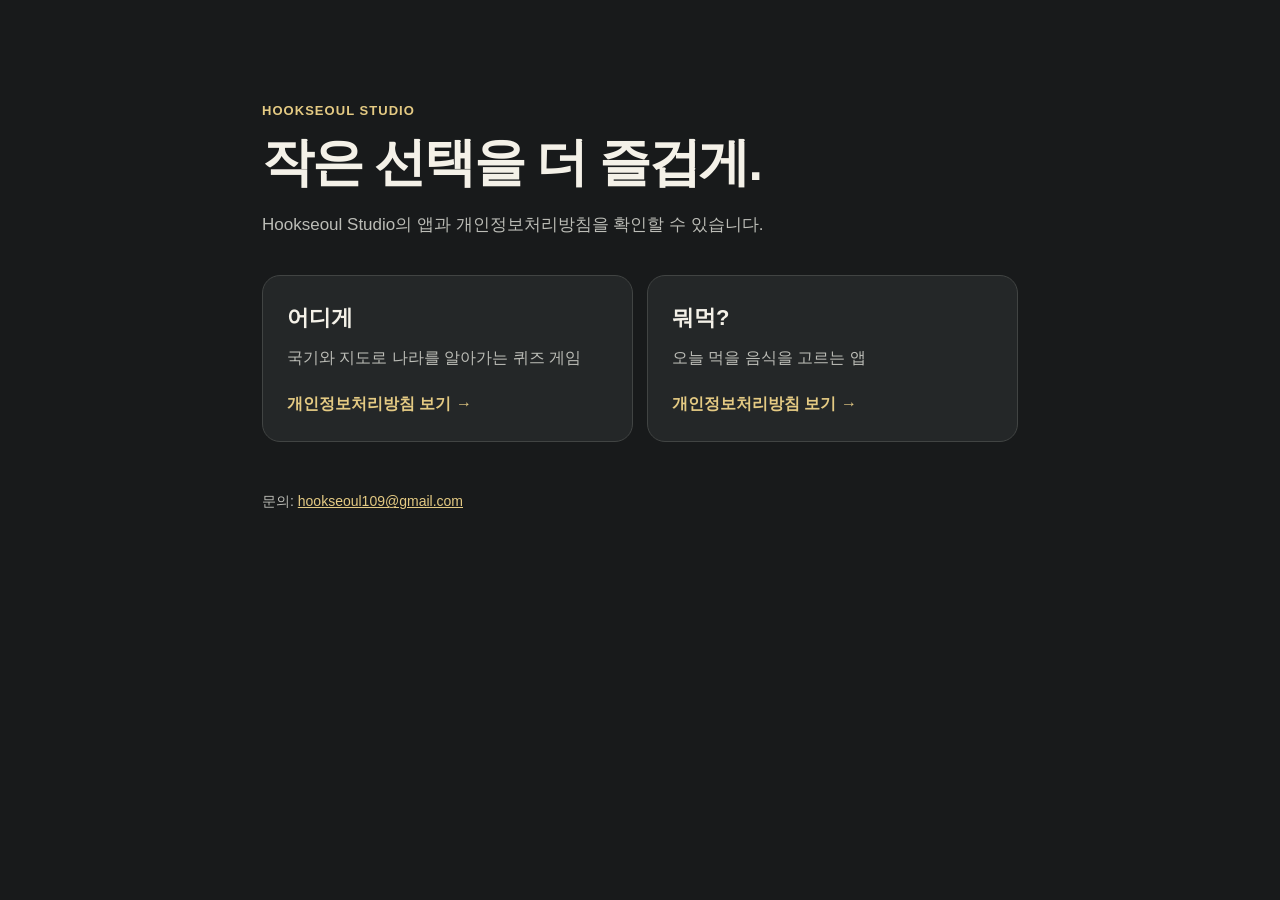
==== index.html @ 3b8b56d1 "Add Eodige privacy policy and studio index" ====
<!doctype html>
<html lang="ko">
<head>
  <meta charset="utf-8">
  <meta name="viewport" content="width=device-width, initial-scale=1">
  <meta name="description" content="Hookseoul Studio 앱 정보와 개인정보처리방침">
  <title>Hookseoul Studio · 앱 정보</title>
  <style>
    :root { color-scheme: dark; --bg: #181a1b; --panel: #242728; --text: #f4f1e8; --muted: #bcbdb7; --accent: #e4ca83; --line: #414443; }
    * { box-sizing: border-box; }
    body { min-height: 100vh; margin: 0; background: var(--bg); color: var(--text); font-family: -apple-system, BlinkMacSystemFont, "Apple SD Gothic Neo", "Noto Sans KR", sans-serif; line-height: 1.65; }
    main { max-width: 800px; margin: 0 auto; padding: clamp(48px, 10vw, 100px) 22px 72px; }
    .eyebrow { margin: 0 0 12px; color: var(--accent); font-size: 13px; font-weight: 700; letter-spacing: .08em; text-transform: uppercase; }
    h1 { margin: 0; font-size: clamp(32px, 6vw, 52px); line-height: 1.15; letter-spacing: -.04em; }
    .lead { margin: 18px 0 36px; color: var(--muted); font-size: 17px; }
    .grid { display: grid; grid-template-columns: repeat(auto-fit, minmax(260px, 1fr)); gap: 14px; }
    .card { display: block; padding: 24px; border: 1px solid var(--line); border-radius: 18px; background: var(--panel); color: inherit; text-decoration: none; transition: border-color .2s, transform .2s; }
    .card:hover, .card:focus-visible { border-color: var(--accent); transform: translateY(-2px); outline: none; }
    .card h2 { margin: 0 0 8px; font-size: 22px; }
    .card p { margin: 0; color: var(--muted); }
    .card span { display: inline-block; margin-top: 20px; color: var(--accent); font-weight: 700; }
    footer { margin-top: 48px; color: var(--muted); font-size: 14px; }
    footer a { color: var(--accent); }
    @media (prefers-reduced-motion: reduce) { .card { transition: none; } }
  </style>
</head>
<body>
  <main>
    <p class="eyebrow">Hookseoul Studio</p>
    <h1>작은 선택을 더 즐겁게.</h1>
    <p class="lead">Hookseoul Studio의 앱과 개인정보처리방침을 확인할 수 있습니다.</p>
    <div class="grid">
      <a class="card" href="/eodige-privacy-policy.html">
        <h2>어디게</h2>
        <p>국기와 지도로 나라를 알아가는 퀴즈 게임</p>
        <span>개인정보처리방침 보기 →</span>
      </a>
      <a class="card" href="/privacy-policy.html">
        <h2>뭐먹?</h2>
        <p>오늘 먹을 음식을 고르는 앱</p>
        <span>개인정보처리방침 보기 →</span>
      </a>
    </div>
    <footer>문의: <a href="mailto:hookseoul109@gmail.com">hookseoul109@gmail.com</a></footer>
  </main>
</body>
</html>
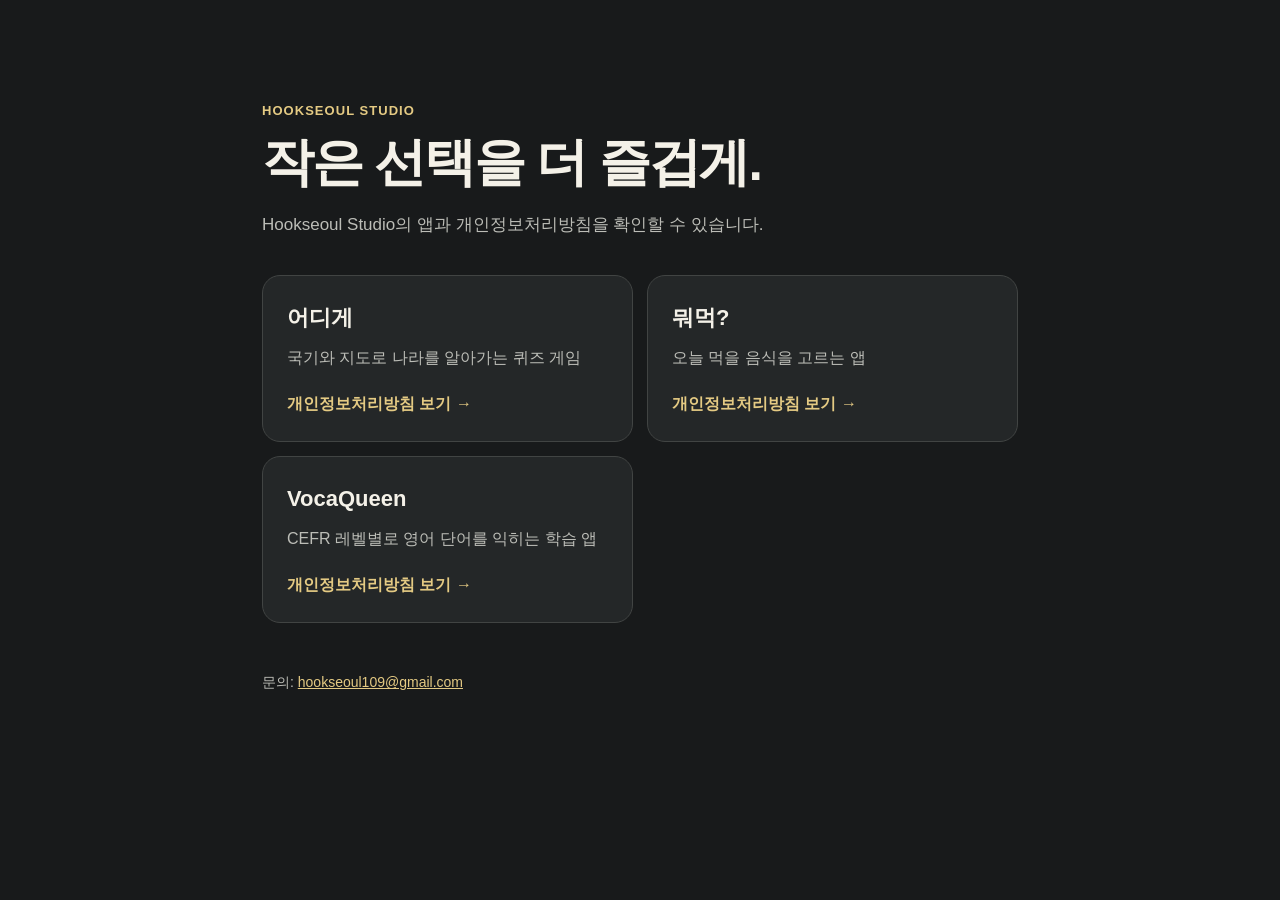
==== commit c62afd54: "Add VocaQueen privacy policy Describes what the app does on main today: no sign-in, and learner data" ====
--- a/index.html
+++ b/index.html
@@ -40,6 +40,11 @@
         <p>오늘 먹을 음식을 고르는 앱</p>
         <span>개인정보처리방침 보기 →</span>
       </a>
+      <a class="card" href="/vocaqueen-privacy-policy.html">
+        <h2>VocaQueen</h2>
+        <p>CEFR 레벨별로 영어 단어를 익히는 학습 앱</p>
+        <span>개인정보처리방침 보기 →</span>
+      </a>
     </div>
     <footer>문의: <a href="mailto:hookseoul109@gmail.com">hookseoul109@gmail.com</a></footer>
   </main>
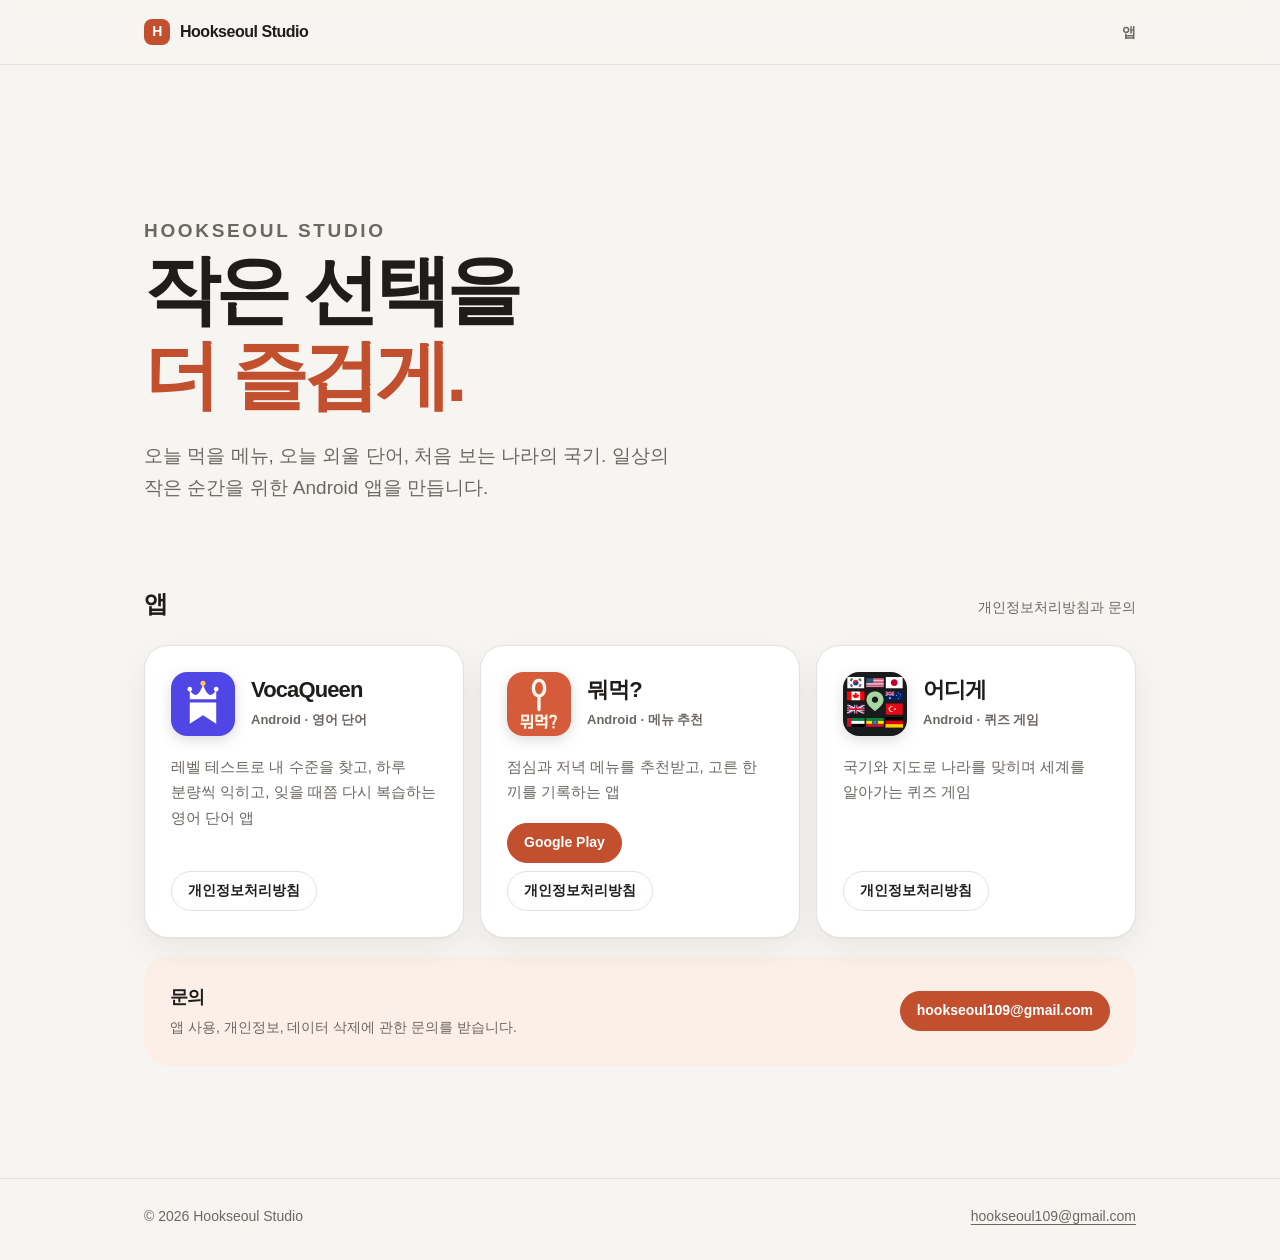
==== commit 999046e6: "Redesign the studio site with one shared stylesheet The home page now lists each app with its icon, " ====
--- a/index.html
+++ b/index.html
@@ -4,49 +4,77 @@
   <meta charset="utf-8">
   <meta name="viewport" content="width=device-width, initial-scale=1">
   <meta name="description" content="Hookseoul Studio 앱 정보와 개인정보처리방침">
+  <meta name="theme-color" content="#f7f5f1" media="(prefers-color-scheme: light)">
+  <meta name="theme-color" content="#161514" media="(prefers-color-scheme: dark)">
   <title>Hookseoul Studio · 앱 정보</title>
-  <style>
-    :root { color-scheme: dark; --bg: #181a1b; --panel: #242728; --text: #f4f1e8; --muted: #bcbdb7; --accent: #e4ca83; --line: #414443; }
-    * { box-sizing: border-box; }
-    body { min-height: 100vh; margin: 0; background: var(--bg); color: var(--text); font-family: -apple-system, BlinkMacSystemFont, "Apple SD Gothic Neo", "Noto Sans KR", sans-serif; line-height: 1.65; }
-    main { max-width: 800px; margin: 0 auto; padding: clamp(48px, 10vw, 100px) 22px 72px; }
-    .eyebrow { margin: 0 0 12px; color: var(--accent); font-size: 13px; font-weight: 700; letter-spacing: .08em; text-transform: uppercase; }
-    h1 { margin: 0; font-size: clamp(32px, 6vw, 52px); line-height: 1.15; letter-spacing: -.04em; }
-    .lead { margin: 18px 0 36px; color: var(--muted); font-size: 17px; }
-    .grid { display: grid; grid-template-columns: repeat(auto-fit, minmax(260px, 1fr)); gap: 14px; }
-    .card { display: block; padding: 24px; border: 1px solid var(--line); border-radius: 18px; background: var(--panel); color: inherit; text-decoration: none; transition: border-color .2s, transform .2s; }
-    .card:hover, .card:focus-visible { border-color: var(--accent); transform: translateY(-2px); outline: none; }
-    .card h2 { margin: 0 0 8px; font-size: 22px; }
-    .card p { margin: 0; color: var(--muted); }
-    .card span { display: inline-block; margin-top: 20px; color: var(--accent); font-weight: 700; }
-    footer { margin-top: 48px; color: var(--muted); font-size: 14px; }
-    footer a { color: var(--accent); }
-    @media (prefers-reduced-motion: reduce) { .card { transition: none; } }
-  </style>
+  <link rel="stylesheet" href="/assets/site.css">
 </head>
 <body>
+  <header class="site-header">
+    <div class="shell">
+      <a class="brand" href="/"><span class="brand-mark" aria-hidden="true">H</span>Hookseoul Studio</a>
+      <nav aria-label="주 메뉴"><a href="#apps">앱</a></nav>
+    </div>
+  </header>
+
   <main>
-    <p class="eyebrow">Hookseoul Studio</p>
-    <h1>작은 선택을 더 즐겁게.</h1>
-    <p class="lead">Hookseoul Studio의 앱과 개인정보처리방침을 확인할 수 있습니다.</p>
-    <div class="grid">
-      <a class="card" href="/eodige-privacy-policy.html">
-        <h2>어디게</h2>
-        <p>국기와 지도로 나라를 알아가는 퀴즈 게임</p>
-        <span>개인정보처리방침 보기 →</span>
-      </a>
-      <a class="card" href="/privacy-policy.html">
-        <h2>뭐먹?</h2>
-        <p>오늘 먹을 음식을 고르는 앱</p>
-        <span>개인정보처리방침 보기 →</span>
-      </a>
-      <a class="card" href="/vocaqueen-privacy-policy.html">
-        <h2>VocaQueen</h2>
-        <p>CEFR 레벨별로 영어 단어를 익히는 학습 앱</p>
-        <span>개인정보처리방침 보기 →</span>
-      </a>
+    <section class="hero shell">
+      <p class="eyebrow">Hookseoul Studio</p>
+      <h1>작은 선택을<br><em>더 즐겁게.</em></h1>
+      <p>오늘 먹을 메뉴, 오늘 외울 단어, 처음 보는 나라의 국기. 일상의 작은 순간을 위한 Android 앱을 만듭니다.</p>
+    </section>
+
+    <section class="apps shell" id="apps" aria-labelledby="apps-title">
+      <div class="section-head">
+        <h2 id="apps-title">앱</h2>
+        <span>개인정보처리방침과 문의</span>
+      </div>
+      <ul class="app-list">
+        <li class="app">
+          <div class="app-top">
+            <img class="app-icon" src="/assets/icons/vocaqueen.svg" width="64" height="64" alt="">
+            <div><h3>VocaQueen</h3><span class="kind">Android · 영어 단어</span></div>
+          </div>
+          <p>레벨 테스트로 내 수준을 찾고, 하루 분량씩 익히고, 잊을 때쯤 다시 복습하는 영어 단어 앱</p>
+          <div class="app-links">
+            <a class="pill" href="/vocaqueen-privacy-policy.html">개인정보처리방침</a>
+          </div>
+        </li>
+        <li class="app">
+          <div class="app-top">
+            <img class="app-icon" src="/assets/icons/mwo-meok.png" width="64" height="64" alt="">
+            <div><h3>뭐먹?</h3><span class="kind">Android · 메뉴 추천</span></div>
+          </div>
+          <p>점심과 저녁 메뉴를 추천받고, 고른 한 끼를 기록하는 앱</p>
+          <div class="app-links">
+            <a class="pill primary" href="https://play.google.com/store/apps/details?id=com.mwomeok.app">Google Play</a>
+            <a class="pill" href="/privacy-policy.html">개인정보처리방침</a>
+          </div>
+        </li>
+        <li class="app">
+          <div class="app-top">
+            <img class="app-icon" src="/assets/icons/eodige.png" width="64" height="64" alt="">
+            <div><h3>어디게</h3><span class="kind">Android · 퀴즈 게임</span></div>
+          </div>
+          <p>국기와 지도로 나라를 맞히며 세계를 알아가는 퀴즈 게임</p>
+          <div class="app-links">
+            <a class="pill" href="/eodige-privacy-policy.html">개인정보처리방침</a>
+          </div>
+        </li>
+      </ul>
+
+      <div class="contact">
+        <div><strong>문의</strong><span>앱 사용, 개인정보, 데이터 삭제에 관한 문의를 받습니다.</span></div>
+        <a class="pill primary" href="mailto:hookseoul109@gmail.com">hookseoul109@gmail.com</a>
+      </div>
+    </section>
+  </main>
+
+  <footer class="site-footer">
+    <div class="shell">
+      <span>© 2026 Hookseoul Studio</span>
+      <a href="mailto:hookseoul109@gmail.com">hookseoul109@gmail.com</a>
     </div>
-    <footer>문의: <a href="mailto:hookseoul109@gmail.com">hookseoul109@gmail.com</a></footer>
-  </main>
+  </footer>
 </body>
 </html>
--- a/assets/site.css
+++ b/assets/site.css
@@ -0,0 +1,97 @@
+:root {
+  color-scheme: light dark;
+  --bg: #f7f5f1;
+  --paper: #ffffff;
+  --ink: #1f1d1b;
+  --muted: #6c6762;
+  --line: #e6e1da;
+  --accent: #c2502f;
+  --accent-ink: #ffffff;
+  --soft: #fbefe8;
+  --shadow: 0 1px 2px rgb(40 30 20 / 4%), 0 12px 32px rgb(40 30 20 / 6%);
+  font-family: "Pretendard", -apple-system, BlinkMacSystemFont, "Apple SD Gothic Neo", "Noto Sans KR", sans-serif;
+}
+@media (prefers-color-scheme: dark) {
+  :root {
+    --bg: #161514;
+    --paper: #201f1d;
+    --ink: #f3efe9;
+    --muted: #aaa39b;
+    --line: #34312e;
+    --accent: #ee8a63;
+    --accent-ink: #1b1411;
+    --soft: #2b211c;
+    --shadow: 0 1px 2px rgb(0 0 0 / 30%), 0 12px 32px rgb(0 0 0 / 25%);
+  }
+}
+
+* { box-sizing: border-box; }
+html { -webkit-text-size-adjust: 100%; }
+body { margin: 0; min-height: 100vh; display: flex; flex-direction: column; background: var(--bg); color: var(--ink); line-height: 1.7; word-break: keep-all; overflow-wrap: anywhere; }
+a { color: var(--accent); text-underline-offset: 3px; }
+a:focus-visible { outline: 3px solid var(--accent); outline-offset: 3px; border-radius: 6px; }
+code { font-size: .92em; padding: 1px 6px; border-radius: 6px; background: var(--soft); overflow-wrap: anywhere; }
+
+.shell { width: 100%; max-width: 1040px; margin: 0 auto; padding: 0 24px; }
+
+/* Header and footer */
+.site-header { border-bottom: 1px solid var(--line); background: color-mix(in srgb, var(--bg) 88%, transparent); backdrop-filter: blur(10px); position: sticky; top: 0; z-index: 2; }
+.site-header .shell { display: flex; align-items: center; justify-content: space-between; gap: 16px; min-height: 64px; }
+.brand { display: inline-flex; align-items: center; gap: 10px; color: var(--ink); font-weight: 800; letter-spacing: -.03em; text-decoration: none; }
+.brand-mark { width: 26px; height: 26px; border-radius: 8px; background: var(--accent); display: grid; place-items: center; color: var(--accent-ink); font-size: 14px; font-weight: 900; }
+.brand small { font-weight: 500; color: var(--muted); }
+.site-header nav a { color: var(--muted); font-size: 14px; font-weight: 650; text-decoration: none; }
+.site-header nav a:hover { color: var(--accent); }
+.site-footer { margin-top: auto; border-top: 1px solid var(--line); }
+.site-footer .shell { display: flex; flex-wrap: wrap; justify-content: space-between; gap: 8px 20px; padding-top: 26px; padding-bottom: 32px; color: var(--muted); font-size: 14px; }
+.site-footer a { color: var(--muted); }
+.site-footer a:hover { color: var(--accent); }
+
+/* Home */
+.hero { padding-top: clamp(64px, 12vw, 128px); padding-bottom: clamp(64px, 8vw, 80px); }
+.eyebrow { margin: 0 0 16px; color: var(--accent); font-size: 13px; font-weight: 800; letter-spacing: .14em; text-transform: uppercase; }
+.hero h1 { margin: 0; font-size: clamp(40px, 7.5vw, 76px); line-height: 1.12; letter-spacing: -.06em; }
+.hero h1 em { font-style: normal; color: var(--accent); }
+.hero p { max-width: 540px; margin: 22px 0 0; color: var(--muted); font-size: clamp(16px, 2.2vw, 19px); }
+
+.apps { padding-bottom: clamp(64px, 10vw, 112px); }
+.section-head { display: flex; align-items: baseline; justify-content: space-between; gap: 16px; margin-bottom: 20px; }
+.section-head h2 { margin: 0; font-size: 24px; letter-spacing: -.04em; }
+.section-head span { color: var(--muted); font-size: 14px; }
+.app-list { display: grid; grid-template-columns: repeat(auto-fill, minmax(290px, 1fr)); gap: 16px; margin: 0; padding: 0; list-style: none; }
+.app { display: flex; flex-direction: column; gap: 18px; padding: 26px; border: 1px solid var(--line); border-radius: 24px; background: var(--paper); box-shadow: var(--shadow); }
+.app-top { display: flex; align-items: center; gap: 16px; }
+.app-icon { flex: none; width: 64px; height: 64px; border-radius: 16px; box-shadow: 0 4px 14px rgb(0 0 0 / 14%); }
+.app h3 { margin: 0; font-size: 22px; letter-spacing: -.04em; line-height: 1.3; }
+.app .kind { color: var(--muted); font-size: 13px; font-weight: 600; }
+.app p { margin: 0; color: var(--muted); font-size: 15px; }
+.app-links { display: flex; flex-wrap: wrap; gap: 8px; margin-top: auto; }
+.pill { display: inline-flex; align-items: center; gap: 6px; min-height: 40px; padding: 0 16px; border-radius: 999px; border: 1px solid var(--line); color: var(--ink); font-size: 14px; font-weight: 650; text-decoration: none; transition: border-color .15s, background .15s; }
+.pill:hover { border-color: var(--accent); background: var(--soft); }
+.pill.primary { border-color: var(--accent); background: var(--accent); color: var(--accent-ink); }
+.pill.primary:hover { filter: brightness(1.06); }
+
+.contact { margin-top: 18px; padding: 26px; border-radius: 24px; background: var(--soft); display: flex; flex-wrap: wrap; align-items: center; justify-content: space-between; gap: 12px 24px; }
+.contact strong { display: block; font-size: 18px; letter-spacing: -.03em; }
+.contact span { color: var(--muted); font-size: 14px; }
+
+/* Policy pages: the article markup inside stays as it was */
+.legal { padding-top: clamp(28px, 6vw, 56px); padding-bottom: clamp(56px, 9vw, 96px); }
+.legal .back { display: inline-flex; margin-bottom: 18px; color: var(--muted); font-size: 14px; font-weight: 650; text-decoration: none; }
+.legal .back:hover { color: var(--accent); }
+.legal article { max-width: 780px; padding: clamp(24px, 6vw, 56px); border: 1px solid var(--line); border-radius: 24px; background: var(--paper); box-shadow: var(--shadow); line-height: 1.8; }
+.legal h1 { margin: 0 0 8px; font-size: clamp(28px, 5vw, 40px); line-height: 1.3; letter-spacing: -.05em; }
+.legal h2 { margin: 40px 0 10px; padding-top: 22px; border-top: 1px solid var(--line); font-size: 19px; letter-spacing: -.03em; }
+.legal p { margin: 10px 0; }
+.legal ul, .legal ol { padding-left: 22px; }
+.legal li + li { margin-top: 6px; }
+.legal .meta { margin: 0 0 28px; color: var(--muted); font-size: 14px; }
+.legal .notice { margin: 22px 0; padding: 16px 18px; border-left: 4px solid var(--accent); border-radius: 10px; background: var(--soft); }
+.legal article footer { margin-top: 36px; padding-top: 18px; border-top: 1px solid var(--line); color: var(--muted); font-size: 14px; }
+
+@media (max-width: 520px) {
+  .shell { padding: 0 16px; }
+  .app { padding: 22px; }
+  .brand small { display: none; }
+}
+@media (prefers-reduced-motion: reduce) { .pill { transition: none; } }
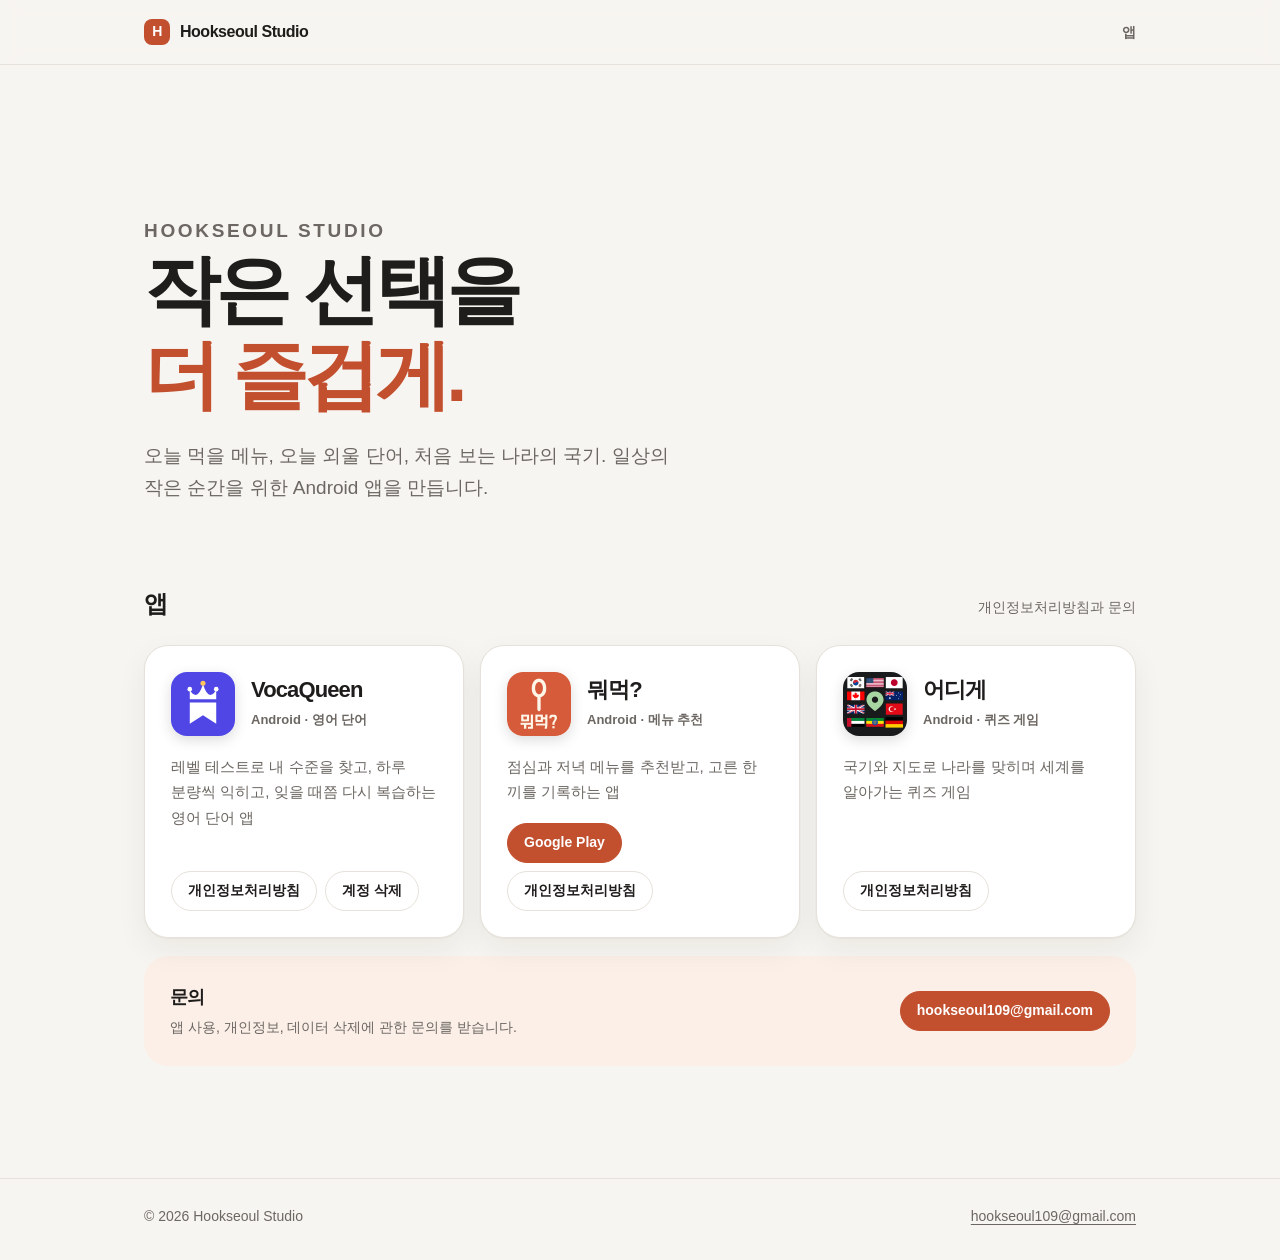
==== commit 5266e4fd: "Add the VocaQueen account deletion page The page explains how to delete a Kakao or Google sign-in ac" ====
--- a/index.html
+++ b/index.html
@@ -38,6 +38,7 @@
           <p>레벨 테스트로 내 수준을 찾고, 하루 분량씩 익히고, 잊을 때쯤 다시 복습하는 영어 단어 앱</p>
           <div class="app-links">
             <a class="pill" href="/vocaqueen-privacy-policy.html">개인정보처리방침</a>
+            <a class="pill" href="/vocaqueen-account-deletion.html">계정 삭제</a>
           </div>
         </li>
         <li class="app">
